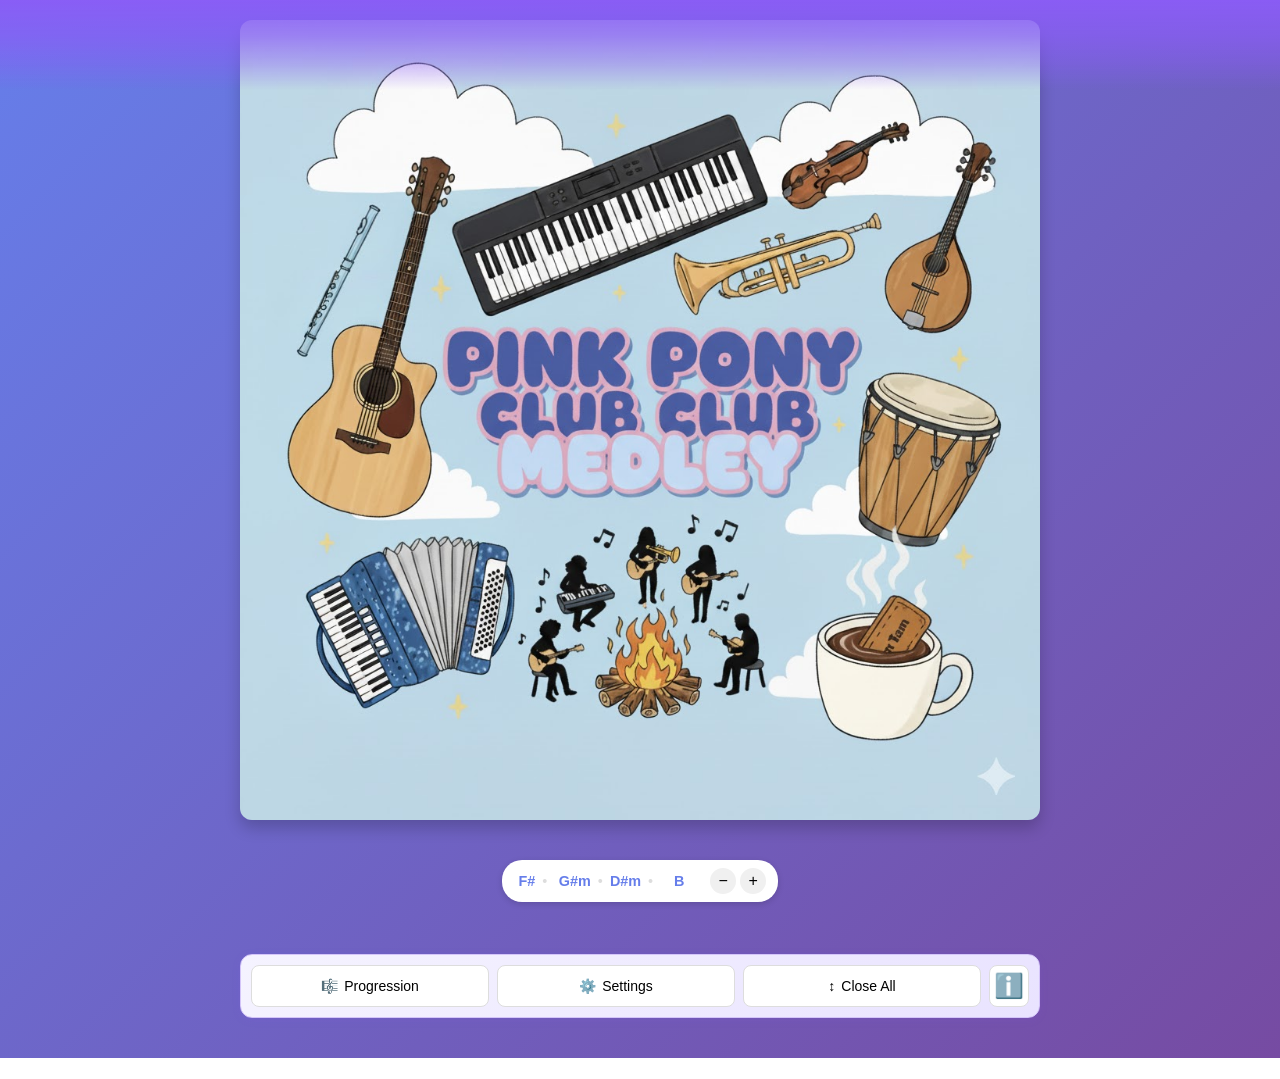
==== index.html @ ae04897e "Add Collapse All button and improve bottom bar Changes: - Added 'Close All' button to collapse all s" ====
<!DOCTYPE html>
<html lang="en">
<head>
    <meta charset="UTF-8">
    <meta name="viewport" content="width=device-width, initial-scale=1.0">
    <title>Pink Pony Club Medley</title>
    
    <!-- iOS Home Screen Icons -->
    <link rel="apple-touch-icon" sizes="180x180" href="phone-icons/icon-180.png">
   
    
    <!-- Android Chrome Icons -->
    <link rel="icon" type="image/png" sizes="192x192" href="phone-icons/icon-192.png">
    <link rel="icon" type="image/png" sizes="512x512" href="phone-icons/icon-512.png">
    
    <!-- Standard favicon -->
    <link rel="icon" type="image/png" sizes="32x32" href="phone-icons/icon-32.png">
    <link rel="icon" type="image/png" sizes="16x16" href="phone-icons/icon-16.png">
    
    <!-- Web App Manifest for Android -->
    <link rel="manifest" href="manifest.json">
    
    <!-- Theme color for mobile browsers -->
    <meta name="theme-color" content="#8b5cf6">
    <meta name="apple-mobile-web-app-capable" content="yes">
    <meta name="apple-mobile-web-app-status-bar-style" content="black-translucent">
    <meta name="apple-mobile-web-app-title" content="Medlies">
    
    <link rel="stylesheet" href="styles.css">
</head>
<body>
    <div class="container">
        <!-- Banner Section -->
        <div class="banner">
            <img src="banner-pony.png" alt="Pink Pony Club Medley Banner" id="banner-image">
        </div>

        <!-- Header -->
        <header>
            <!-- Chord Transposer -->
            <div class="transpose-pill">
                <div class="chords">
                    <span class="chord" id="chord-1">F#</span>
                    <span class="chord" id="chord-2">G#m</span>
                    <span class="chord" id="chord-3">D#m</span>
                    <span class="chord" id="chord-4">B</span>
                </div>
                <div class="controls">
                    <button type="button" id="transpose-down" aria-label="Transpose down">−</button>
                    <button type="button" id="transpose-up" aria-label="Transpose up">+</button>
                </div>
            </div>
            <p class="subtitle">
                I • ii • vi • IV
                <button type="button" id="edit-progression" class="edit-button" aria-label="Change progression">⚙️</button>
            </p>
        </header>

        <!-- Songs List (Accordion) -->
        <div id="songs-container" class="songs-list">
            <!-- Songs will be dynamically loaded here -->
        </div>

        <!-- Progression Selection Modal -->
        <div id="progression-modal" class="modal">
            <div class="modal-content progression-modal-content">
                <!-- Content will be populated dynamically -->
            </div>
        </div>

        <!-- Info Modal -->
        <div id="info-modal" class="modal">
            <div class="modal-content info-modal-content">
                <span class="close-button" id="close-info-modal">&times;</span>
                <h3>About This Page</h3>
                <p>Chord progression fun for singing circle!</p>
                
                <h4>How to use:</h4>
                <ul>
                    <li><strong>Transpose:</strong> Use the <strong>+</strong> and <strong>−</strong> buttons to change the key</li>
                    <li><strong>View lyrics:</strong> Click any song title to expand and see the lyrics</li>
                    <li><strong>Reorder songs:</strong> Drag the ⋮⋮ handle to rearrange songs in your preferred order</li>
                    <li><strong>Lock songs open:</strong> Long-press (hold) a song title for 0.5 seconds to lock it with a 📌 pin</li>
                    <li><strong>Switch progressions:</strong> Click the 🎼 Progression button or the gear icon near the chords</li>
                    <li><strong>Customize:</strong> Click the ⚙️ Settings button to change color theme, font size, and more</li>
                    <li><strong>Share:</strong> Your settings are saved in the URL - copy and share your custom arrangement!</li>
                    <li><strong>Mobile app:</strong> Tap "Add to Home Screen" to save as "Medlies" with a 🎸 icon</li>
                </ul>

                <h4>Source Data (Google Docs):</h4>
                <ul class="progression-links">
                    <li><a href="https://docs.google.com/document/d/1UGUQb110IlAgrp15mbqC2Muyl2oP3x-bDXJH3VFL2qA/edit?pli=1&tab=t.0" target="_blank">Pink Pony Club Medley (I ii vi IV)</a></li>
                    <li><a href="https://docs.google.com/document/d/19Mqgy9RtOUYCUS72voOfVnueE9dox_ZCLXzTUk62EXY/edit?tab=t.0#heading=h.8dfip0xaxqt8" target="_blank">Wagon Wheel Medley (I V vi IV)</a></li>
                    <li><a href="https://docs.google.com/document/d/11qBeZkfMCBcLrUq5Xck4DYpDZ6QcSnwbVr9WVjvU57w/edit?tab=t.0" target="_blank">No Woman, No Cry Medley (I vi IV V)</a></li>
                </ul>

                
            </div>
        </div>

        <!-- Bottom Bar -->
        <div class="bottom-bar">
            <button type="button" class="bottom-bar-button" id="change-progression-btn">
                <span>🎼</span>
                <span class="button-text">Progression</span>
            </button>
            <button type="button" class="bottom-bar-button" id="settings-btn">
                <span>⚙️</span>
                <span class="button-text">Settings</span>
            </button>
            <button type="button" class="bottom-bar-button" id="collapse-all-btn" title="Collapse all songs">
                <span>↕</span>
                <span class="button-text">Close All</span>
            </button>
            <button type="button" class="bottom-bar-button bottom-bar-button-icon-only" id="info-btn" title="Info">
                <span>ℹ️</span>
            </button>
        </div>

        <!-- Settings Modal -->
        <div id="settings-modal" class="modal">
            <div class="modal-content settings-modal-content">
                <span class="close-button" id="close-settings-modal">&times;</span>
                <h3>Settings</h3>
                
                <!-- Setting 1: Auto-close songs -->
                <div class="setting-item">
                    <label class="toggle-label">
                        <input type="checkbox" id="auto-close-toggle">
                        <span class="toggle-slider"></span>
                        <span class="toggle-text">Auto-close songs</span>
                    </label>
                    <p class="setting-description">
                        Opening a song automatically closes others (only one open at a time).
                    </p>
                    <p class="setting-tip" id="auto-close-tip" style="display: none;">
                        <strong>💡 Tip:</strong> Long-press (hold) a song title to "lock" it open. Locked songs stay visible even when auto-close is on.
                    </p>
                </div>

                <!-- Setting 2: Color Theme -->
                <div class="setting-item">
                    <label class="setting-label">Color Theme</label>
                    <div class="theme-options">
                        <button class="theme-option" data-theme="default" title="Original Purple">
                            <div class="theme-preview" style="background: linear-gradient(135deg, #b794f6, #8b5cf6)"></div>
                            <span>Original</span>
                        </button>
                        <button class="theme-option" data-theme="pink" title="Pink Pony">
                            <div class="theme-preview" style="background: linear-gradient(135deg, #FF69B4, #FF1493, #C71585)"></div>
                            <span>Pink Pony</span>
                        </button>
                        <button class="theme-option" data-theme="purple" title="Purple Dreams">
                            <div class="theme-preview" style="background: linear-gradient(135deg, #9333ea, #7c3aed, #6d28d9)"></div>
                            <span>Purple</span>
                        </button>
                        <button class="theme-option" data-theme="blue" title="Ocean Blue">
                            <div class="theme-preview" style="background: linear-gradient(135deg, #60a5fa, #3b82f6, #2563eb)"></div>
                            <span>Blue</span>
                        </button>
                        <button class="theme-option" data-theme="sunset" title="Sunset Orange">
                            <div class="theme-preview" style="background: linear-gradient(135deg, #fb923c, #f97316, #ea580c)"></div>
                            <span>Sunset</span>
                        </button>
                        <button class="theme-option" data-theme="dark" title="Dark Mode">
                            <div class="theme-preview" style="background: linear-gradient(135deg, #374151, #1f2937, #111827)"></div>
                            <span>Dark</span>
                        </button>
                    </div>
                </div>

                <!-- Setting 3: Font Size -->
                <div class="setting-item">
                    <label class="setting-label">Lyrics Font Size</label>
                    <div class="font-size-options">
                        <button class="font-size-option font-size-xsmall-preview" data-size="xsmall">Extra Small</button>
                        <button class="font-size-option font-size-small-preview" data-size="small">Small</button>
                        <button class="font-size-option font-size-medium-preview" data-size="medium">Medium</button>
                        <button class="font-size-option font-size-large-preview" data-size="large">Large</button>
                        <button class="font-size-option font-size-xlarge-preview" data-size="xlarge">Extra Large</button>
                    </div>
                </div>

                <!-- Setting 4: Hide Artist Names -->
                <div class="setting-item">
                    <label class="toggle-label">
                        <input type="checkbox" id="hide-artists-toggle">
                        <span class="toggle-slider"></span>
                        <span class="toggle-text">Hide artist names</span>
                    </label>
                    <p class="setting-description">
                        Cleaner look if you already know all the songs.
                    </p>
                </div>

                <!-- Setting 5: Sticky Chords -->
                <div class="setting-item">
                    <label class="toggle-label">
                        <input type="checkbox" id="sticky-chords-toggle" checked>
                        <span class="toggle-slider"></span>
                        <span class="toggle-text">Keep chords at top</span>
                    </label>
                    <p class="setting-description">
                        Chords stay visible at the top when scrolling down.
                    </p>
                </div>

                <!-- URL Note -->
                <div class="settings-note">
                    <strong>💾 Note:</strong> Settings are automatically saved in the URL. Share the link to keep your preferences!
                </div>

                <!-- Bottom Close Button -->
                <div class="settings-footer">
                    <button type="button" class="settings-close-btn" id="close-settings-bottom">Close</button>
                </div>
            </div>
        </div>

        <!-- Loading Indicator -->
        <div id="loading" class="loading">Loading songs...</div>
    </div>

    <script src="script.js"></script>
</body>
</html>
---- styles.css ----
* {
    margin: 0;
    padding: 0;
    box-sizing: border-box;
}

body {
    font-family: -apple-system, BlinkMacSystemFont, 'Segoe UI', Roboto, 'Helvetica Neue', Arial, sans-serif;
    background: linear-gradient(135deg, #667eea 0%, #764ba2 100%);
    min-height: 100vh;
    color: #333;
}

.container {
    max-width: 1200px;
    margin: 0 auto;
    padding: 20px;
}

/* Banner */
.banner {
    max-width: 800px;
    margin: 0 auto 30px;
    border-radius: 12px;
    overflow: hidden;
    box-shadow: 0 8px 16px rgba(0, 0, 0, 0.2);
    cursor: pointer;
    transition: transform 0.2s;
}

.banner:hover {
    transform: scale(1.01);
}

.banner:active {
    transform: scale(0.99);
}

.banner img {
    width: 100%;
    height: auto;
    display: block;
}

/* Header */
header {
    text-align: center;
    color: white;
    margin-bottom: 20px;
    position: sticky;
    top: 0;
    z-index: 100;
    padding-top: 10px;
}

/* Disable sticky positioning when setting is off */
header.not-sticky {
    position: relative;
}

/* Disable fade and subtitle hiding when not sticky */
header.not-sticky::before {
    display: none;
}

header.not-sticky.stuck .subtitle {
    display: block;
}

/* Gradient fade background - hidden by default */
header::before {
    content: '';
    position: fixed;
    top: 0;
    left: 0;
    right: 0;
    height: 90px;
    background: transparent;
    z-index: 99;
    pointer-events: none;
    opacity: 0;
    transition: opacity 0.3s ease;
}

/* Show gradient only when stuck to top - starts with color at top, fades down */
header.stuck::before {
    opacity: 1;
    background: linear-gradient(to bottom, 
        rgba(139, 92, 246, 0.95) 0%,
        rgba(139, 92, 246, 0.7) 40%, 
        rgba(139, 92, 246, 0.4) 70%, 
        transparent 100%);
}

/* Hide subtitle (Roman numerals) when stuck to top */
header.stuck .subtitle {
    display: none;
}

/* Chord Transposer Pill */
.transpose-pill {
    display: inline-flex;
    align-items: center;
    background: white;
    border-radius: 20px;
    padding: 8px 12px;
    box-shadow: 0 2px 6px rgba(0, 0, 0, 0.15);
    font-size: 0.9rem;
    margin-bottom: 12px;
    position: relative;
    z-index: 101;
}

.transpose-pill .chords {
    display: flex;
    align-items: center;
    gap: 7px;
    font-weight: 600;
    color: #667eea;
}

.transpose-pill .chord {
    min-width: 38px;
    text-align: center;
}

.transpose-pill .chord:not(:last-child)::after {
    content: '•';
    margin-left: 7px;
    color: #ddd;
    font-weight: 400;
}

.transpose-pill .controls {
    display: flex;
    gap: 4px;
    margin-left: 12px;
}

.transpose-pill button {
    width: 26px;
    height: 26px;
    border: none;
    background: #f0f0f0;
    border-radius: 50%;
    cursor: pointer;
    font-size: 1rem;
    display: flex;
    align-items: center;
    justify-content: center;
    flex-shrink: 0;
    transition: background 0.2s;
}

.transpose-pill button:hover {
    background: #e5e5e5;
}

.transpose-pill button:active {
    background: #e0e0e0;
}

.subtitle {
    font-size: 0.7rem;
    opacity: 0.6;
    font-weight: 400;
    letter-spacing: 0.3px;
}

/* Songs List */
.songs-list {
    max-width: 800px;
    margin: 0 auto 40px;
}

/* Accordion Item */
.accordion-item {
    background: white;
    border-radius: 8px;
    margin-bottom: 10px;
    overflow: hidden;
    box-shadow: 0 2px 4px rgba(0, 0, 0, 0.1);
    transition: all 0.3s ease;
}

.accordion-item.dragging {
    opacity: 0.5;
}

.accordion-item.drag-preview {
    position: fixed;
    z-index: 1000;
    pointer-events: none;
    opacity: 0.9;
    transform: scale(1.05) rotate(2deg);
    box-shadow: 0 8px 24px rgba(0, 0, 0, 0.3);
    transition: none;
}

.accordion-item.drag-over {
    border: 2px dashed #667eea;
    background: #f0f4ff;
}

/* Smooth transitions for reordering */
.accordion-item:not(.dragging):not(.drag-preview) {
    transition: transform 0.3s ease, margin 0.3s ease, all 0.3s ease;
}

/* Accordion Header */
.accordion-header {
    padding: 14px 16px;
    cursor: pointer;
    display: flex;
    justify-content: space-between;
    align-items: center;
    background: white;
    transition: background 0.2s;
    position: relative;
}

.accordion-header:active {
    background: #f8f8f8;
}

.accordion-info {
    flex: 1;
    padding-right: 40px;
}

.accordion-title {
    font-size: 1.1rem;
    font-weight: 600;
    color: #667eea;
    margin-bottom: 4px;
}

.accordion-artist {
    font-size: 0.85rem;
    color: #666;
}

.accordion-controls {
    display: flex;
    align-items: center;
    gap: 12px;
}

.drag-handle {
    font-size: 1.4rem;
    color: #ccc;
    cursor: grab;
    line-height: 1;
    padding: 0 4px;
    user-select: none;
    touch-action: none;
}

.drag-handle:active {
    cursor: grabbing;
}

.accordion-header:hover .drag-handle {
    color: #667eea;
}

.accordion-icon {
    font-size: 1.2rem;
    color: #999;
    transition: transform 0.3s ease;
    line-height: 1;
}

.accordion-item.active .accordion-icon {
    transform: rotate(180deg);
}

/* Accordion Content */
.accordion-content {
    max-height: 0;
    overflow: hidden;
    transition: max-height 0.3s ease;
    background: white;
}

.accordion-item.active .accordion-content {
    max-height: 2000px;
}

.accordion-lyrics {
    padding: 16px;
    line-height: 1.7;
    white-space: pre-wrap;
    color: #333;
    border-top: 1px solid #e8e8e8;
}

.accordion-lyrics strong {
    font-weight: 700;
    color: #000;
}


/* Loading */
.loading {
    display: none;
    text-align: center;
    color: white;
    font-size: 1.2rem;
    padding: 40px;
}

.loading.show {
    display: block;
}

/* Animations */
@keyframes fadeIn {
    from {
        opacity: 0;
    }
    to {
        opacity: 1;
    }
}

@keyframes slideIn {
    from {
        transform: translateY(-50px);
        opacity: 0;
    }
    to {
        transform: translateY(0);
        opacity: 1;
    }
}

/* Edit Button */
.edit-button {
    background: none;
    border: none;
    font-size: 0.9rem;
    cursor: pointer;
    padding: 2px 6px;
    margin-left: 8px;
    opacity: 0.7;
    transition: opacity 0.2s, transform 0.2s;
}

.edit-button:hover {
    opacity: 1;
    transform: scale(1.1);
}

/* Modal */
.modal {
    display: none;
    position: fixed;
    z-index: 1000;
    left: 0;
    top: 0;
    width: 100%;
    height: 100%;
    background-color: rgba(0, 0, 0, 0.5);
    animation: fadeIn 0.3s;
    align-items: center;
    justify-content: center;
}

.modal.show {
    display: flex;
}

.modal-content {
    background-color: white;
    padding: 30px;
    border-radius: 12px;
    max-width: 500px;
    width: 90%;
    max-height: 80vh;
    overflow-y: auto;
    box-shadow: 0 8px 32px rgba(0, 0, 0, 0.3);
    position: relative;
}

.close-button {
    position: absolute;
    top: 15px;
    right: 20px;
    font-size: 2rem;
    color: #999;
    cursor: pointer;
    background: none;
    border: none;
    line-height: 1;
    padding: 0;
    width: 30px;
    height: 30px;
    display: flex;
    align-items: center;
    justify-content: center;
    transition: color 0.2s;
}

.close-button:hover {
    color: #333;
}

.progression-modal-content h2 {
    color: #667eea;
    margin-bottom: 20px;
    font-size: 1.5rem;
}

.progression-option {
    display: flex;
    align-items: center;
    padding: 15px;
    margin: 10px 0;
    border: 2px solid #e0e0e0;
    border-radius: 8px;
    cursor: pointer;
    transition: all 0.2s;
}

.progression-option:hover {
    border-color: #667eea;
    background-color: #f5f7ff;
}

.progression-option.selected {
    border-color: #667eea;
    background-color: #e8ecff;
}

.progression-radio {
    width: 20px;
    height: 20px;
    border: 2px solid #999;
    border-radius: 50%;
    margin-right: 15px;
    flex-shrink: 0;
    position: relative;
}

.progression-option.selected .progression-radio {
    border-color: #667eea;
}

.progression-option.selected .progression-radio::after {
    content: '';
    position: absolute;
    top: 50%;
    left: 50%;
    transform: translate(-50%, -50%);
    width: 10px;
    height: 10px;
    background-color: #667eea;
    border-radius: 50%;
}

.progression-info {
    flex: 1;
}

.progression-name {
    font-weight: 600;
    color: #333;
    margin-bottom: 4px;
}

.progression-chords {
    font-size: 0.9rem;
    color: #666;
}

/* Responsive */
@media (max-width: 768px) {
    .container {
        padding: 10px;
    }

    header {
        margin-bottom: 20px;
    }

    .transpose-pill {
        font-size: 0.85rem;
        padding: 7px 10px;
    }

    .transpose-pill button {
        width: 24px;
        height: 24px;
        font-size: 0.9rem;
    }

    .subtitle {
        font-size: 0.65rem;
    }

    .accordion-header {
        padding: 12px 14px;
    }

    .accordion-title {
        font-size: 1rem;
    }

    .accordion-artist {
        font-size: 0.8rem;
    }

    .accordion-lyrics {
        padding: 14px;
        font-size: 0.95rem;
    }

    .accordion-icon {
        font-size: 1rem;
    }

    .drag-handle {
        font-size: 1.2rem;
    }
}

/* Bottom Bar */
.bottom-bar {
    background: linear-gradient(135deg, #f5f3ff 0%, #e9e3ff 100%);
    border: 1px solid #d4c5f9;
    border-radius: 12px;
    padding: 10px;
    display: flex;
    gap: 8px;
    justify-content: center;
    flex-wrap: wrap;
    max-width: 800px;
    margin: 20px auto;
    box-shadow: 0 2px 8px rgba(139, 92, 246, 0.1);
}

.bottom-bar-button {
    padding: 8px 16px;
    background: white;
    border: 1px solid #ddd;
    border-radius: 8px;
    cursor: pointer;
    font-size: 14px;
    transition: all 0.2s ease;
    display: flex;
    align-items: center;
    gap: 6px;
    font-family: inherit;
    flex: 1;
    min-width: 70px;
    justify-content: center;
}

.bottom-bar-button-icon-only {
    flex: 0;
    min-width: 40px;
    padding: 6px 8px;
    font-size: 24px;
}

.bottom-bar-button:hover {
    background: #a78bfa;
    color: white;
    border-color: #a78bfa;
}

.bottom-bar-button:active {
    background: #8b5cf6;
    transform: scale(0.98);
}

.bottom-bar-button:focus {
    outline: none;
}

/* Prevent Close All button from staying highlighted after click */
#collapse-all-btn {
    -webkit-tap-highlight-color: transparent;
}

#collapse-all-btn:focus {
    background: white !important;
    color: #8b5cf6 !important;
    border-color: #8b5cf6 !important;
}

/* Info Modal */
.info-modal-content {
    max-width: 600px;
    max-height: 80vh;
    overflow-y: auto;
}

.info-modal-content h3 {
    color: #8b5cf6;
    margin-bottom: 16px;
    font-size: 1.5rem;
}

.info-modal-content h4 {
    color: #7c3aed;
    margin-top: 20px;
    margin-bottom: 12px;
    font-size: 1.1rem;
}

.info-modal-content p {
    color: #666;
    line-height: 1.6;
    margin-bottom: 16px;
}

.info-modal-content ul {
    margin: 0 0 16px 0;
    padding-left: 24px;
}

.info-modal-content li {
    color: #666;
    line-height: 1.8;
    margin-bottom: 8px;
}

.info-modal-content a {
    color: #8b5cf6;
    text-decoration: none;
    transition: color 0.2s ease;
}

.info-modal-content a:hover {
    color: #a78bfa;
    text-decoration: underline;
}

.progression-links {
    list-style: none;
    padding-left: 0;
}

.progression-links li {
    padding-left: 24px;
    position: relative;
}

.progression-links li:before {
    content: "🎵";
    position: absolute;
    left: 0;
}

/* Settings Modal */
.settings-modal-content {
    max-width: 600px;
    max-height: 80vh;
    overflow-y: auto;
    position: relative;
    background: linear-gradient(135deg, #faf5ff 0%, #f3e8ff 100%);
}

/* Sticky close button */
.settings-modal-content .close-button {
    position: sticky;
    top: 15px;
    right: 15px;
    z-index: 10;
    background: white;
    width: 40px;
    height: 40px;
    border-radius: 50%;
    box-shadow: 0 2px 8px rgba(0,0,0,0.15);
    float: right;
    margin-bottom: -40px;
}

.settings-modal-content h3 {
    margin-top: 0;
    padding-top: 20px;
    clear: none;
}

/* Scroll indicator - fade shadow at bottom when scrollable */
.settings-modal-content::after {
    content: '';
    position: sticky;
    bottom: 0;
    left: 0;
    right: 0;
    height: 40px;
    background: linear-gradient(to bottom, transparent, rgba(0, 0, 0, 0.1));
    pointer-events: none;
    opacity: 1;
    transition: opacity 0.3s;
}

/* Hide shadow when scrolled to bottom */
.settings-modal-content.scrolled-to-bottom::after {
    opacity: 0;
}

.settings-modal-content h3 {
    color: #a78bfa;
    margin-bottom: 24px;
    font-size: 1.5rem;
}

/* Modal background changes with theme preview */
.settings-modal-content.preview-pink {
    background: linear-gradient(135deg, #FFE8F5 0%, #FFD4EA 100%);
}

.settings-modal-content.preview-pink .close-button {
    background: #FFE8F5;
}

.settings-modal-content.preview-purple {
    background: linear-gradient(135deg, #f3e8ff 0%, #e9d5ff 100%);
}

.settings-modal-content.preview-purple .close-button {
    background: #f3e8ff;
}

.settings-modal-content.preview-blue {
    background: linear-gradient(135deg, #dbeafe 0%, #bfdbfe 100%);
}

.settings-modal-content.preview-blue .close-button {
    background: #dbeafe;
}

.settings-modal-content.preview-sunset {
    background: linear-gradient(135deg, #ffedd5 0%, #fed7aa 100%);
}

.settings-modal-content.preview-sunset .close-button {
    background: #ffedd5;
}

.settings-modal-content.preview-dark {
    background: linear-gradient(135deg, #374151 0%, #1f2937 100%);
    color: #e5e7eb;
}

.settings-modal-content.preview-dark .close-button {
    background: #1f2937;
    color: #9ca3af;
}

.settings-modal-content.preview-dark h3 {
    color: #c4b5fd;
}

.settings-modal-content.preview-dark .setting-item {
    background: #1f2937;
}

.settings-modal-content.preview-dark .setting-label,
.settings-modal-content.preview-dark .toggle-text {
    color: #f3f4f6;
}

.settings-modal-content.preview-dark .setting-description {
    color: #9ca3af;
}

.settings-modal-content.preview-dark .close-button {
    color: #9ca3af;
}

.settings-modal-content.preview-dark .theme-option,
.settings-modal-content.preview-dark .font-size-option {
    background: #374151;
    border-color: #4b5563;
    color: #e5e7eb;
}

.setting-item {
    margin: 24px 0;
    padding: 16px;
    background: #f9f9f9;
    border-radius: 8px;
}

.setting-label {
    display: block;
    font-weight: 600;
    color: #333;
    margin-bottom: 12px;
    font-size: 1rem;
}

/* Toggle Switch */
.toggle-label {
    display: flex;
    align-items: center;
    gap: 12px;
    cursor: pointer;
}

.toggle-label input[type="checkbox"] {
    display: none;
}

.toggle-slider {
    width: 50px;
    height: 26px;
    background: #ccc;
    border-radius: 26px;
    position: relative;
    transition: background 0.3s;
    flex-shrink: 0;
}

.toggle-slider:after {
    content: '';
    position: absolute;
    width: 22px;
    height: 22px;
    background: white;
    border-radius: 50%;
    top: 2px;
    left: 2px;
    transition: transform 0.3s;
    box-shadow: 0 2px 4px rgba(0,0,0,0.2);
}

.toggle-label input:checked + .toggle-slider {
    background: #a78bfa;
}

.toggle-label input:checked + .toggle-slider:after {
    transform: translateX(24px);
}

.toggle-text {
    font-weight: 500;
    color: #333;
}

.setting-description {
    margin: 8px 0 0 62px;
    font-size: 0.75rem;
    color: #888;
    line-height: 1.4;
}

.setting-tip {
    margin: 8px 0 0 62px;
    font-size: 0.75rem;
    color: #a78bfa;
    line-height: 1.4;
    padding: 8px 12px;
    background: #f3e8ff;
    border-radius: 6px;
    border-left: 3px solid #a78bfa;
}

/* Settings Note */
.settings-note {
    margin: 24px 0;
    padding: 12px 16px;
    background: #e0f2fe;
    border-left: 3px solid #0ea5e9;
    border-radius: 6px;
    font-size: 0.8rem;
    color: #0c4a6e;
    line-height: 1.5;
}

.settings-note strong {
    color: #0369a1;
}

/* Settings Footer */
.settings-footer {
    margin: 24px 0 0;
    padding: 16px 0;
    text-align: center;
    border-top: 1px solid #e5e7eb;
}

.settings-close-btn {
    padding: 12px 32px;
    background: #a78bfa;
    color: white;
    border: none;
    border-radius: 8px;
    font-size: 1rem;
    font-weight: 500;
    cursor: pointer;
    transition: background 0.2s ease;
}

.settings-close-btn:hover {
    background: #8b5cf6;
}

.settings-close-btn:active {
    transform: scale(0.98);
}

/* Theme Options */
.theme-options {
    display: grid;
    grid-template-columns: repeat(auto-fit, minmax(100px, 1fr));
    gap: 12px;
}

.theme-option {
    padding: 12px;
    background: white;
    border: 2px solid #e0e0e0;
    border-radius: 8px;
    cursor: pointer;
    transition: all 0.2s ease;
    display: flex;
    flex-direction: column;
    align-items: center;
    gap: 8px;
}

.theme-option:hover {
    border-color: #a78bfa;
    transform: translateY(-2px);
}

.theme-option.active {
    border-color: #a78bfa;
    background: #f5f3ff;
}

.theme-preview {
    width: 60px;
    height: 40px;
    border-radius: 6px;
    box-shadow: 0 2px 4px rgba(0,0,0,0.1);
}

.theme-option span {
    font-size: 0.85rem;
    color: #666;
    font-weight: 500;
}

/* Font Size Options */
.font-size-options {
    display: flex;
    gap: 8px;
    flex-wrap: wrap;
}

.font-size-option {
    padding: 10px 18px;
    background: white;
    border: 2px solid #e0e0e0;
    border-radius: 8px;
    cursor: pointer;
    transition: all 0.2s ease;
    font-weight: 500;
    color: #666;
}

.font-size-option:hover {
    border-color: #a78bfa;
}

.font-size-option.active {
    border-color: #a78bfa;
    background: #a78bfa;
    color: white;
}

/* Font size classes applied to lyrics */
.font-size-xsmall .accordion-lyrics {
    font-size: 0.8rem;
}

.font-size-small .accordion-lyrics {
    font-size: 0.9rem;
}

.font-size-medium .accordion-lyrics {
    font-size: 1rem;
}

.font-size-large .accordion-lyrics {
    font-size: 1.15rem;
}

.font-size-xlarge .accordion-lyrics {
    font-size: 1.3rem;
}

/* Font size button previews */
.font-size-xsmall-preview {
    font-size: 0.7rem !important;
}

.font-size-small-preview {
    font-size: 0.8rem !important;
}

.font-size-medium-preview {
    font-size: 0.9rem !important;
}

.font-size-large-preview {
    font-size: 1rem !important;
}

.font-size-xlarge-preview {
    font-size: 1.1rem !important;
}

/* Hide artists when enabled */
.hide-artists .accordion-artist {
    display: none;
}

/* Theme color variables (applied to body) */
body.theme-pink {
    background: linear-gradient(135deg, #FF69B4 0%, #FF1493 50%, #C71585 100%);
}

body.theme-pink .accordion-title {
    color: #FF1493;
}

body.theme-pink .accordion-lyrics {
    color: #8B0A50;
}

body.theme-pink .bottom-bar {
    background: linear-gradient(135deg, #FFE8F5 0%, #FFD4EA 100%);
    border-color: #FF69B4;
}

body.theme-pink .transpose-pill {
    background: #FFE8F5;
    border: 1px solid #FF69B4;
}

body.theme-pink .chord {
    color: #C71585;
}

body.theme-pink header.stuck::before {
    background: linear-gradient(to bottom, 
        rgba(255, 105, 180, 0.95) 0%, 
        rgba(255, 20, 147, 0.7) 40%, 
        rgba(255, 20, 147, 0.4) 70%, 
        transparent 100%);
}

body.theme-pink .info-modal-content h3 {
    color: #FF1493;
}

body.theme-pink .info-modal-content h4 {
    color: #C71585;
}

body.theme-pink .info-modal-content a {
    color: #FF1493;
}

body.theme-pink .info-modal-content a:hover {
    color: #FF69B4;
}

body.theme-purple {
    background: linear-gradient(135deg, #9333ea 0%, #7c3aed 50%, #6d28d9 100%);
}

body.theme-purple .accordion-title {
    color: #7c3aed;
}

body.theme-purple .accordion-lyrics {
    color: #4c1d95;
}

body.theme-purple .bottom-bar {
    background: linear-gradient(135deg, #f3e8ff 0%, #e9d5ff 100%);
    border-color: #9333ea;
}

body.theme-purple .transpose-pill {
    background: #f3e8ff;
    border: 1px solid #9333ea;
}

body.theme-purple .chord {
    color: #6d28d9;
}

body.theme-purple header.stuck::before {
    background: linear-gradient(to bottom, 
        rgba(147, 51, 234, 0.95) 0%, 
        rgba(124, 58, 237, 0.7) 40%, 
        rgba(124, 58, 237, 0.4) 70%, 
        transparent 100%);
}

body.theme-purple .info-modal-content h3 {
    color: #7c3aed;
}

body.theme-purple .info-modal-content h4 {
    color: #6d28d9;
}

body.theme-purple .info-modal-content a {
    color: #7c3aed;
}

body.theme-purple .info-modal-content a:hover {
    color: #9333ea;
}

body.theme-blue {
    background: linear-gradient(135deg, #60a5fa 0%, #3b82f6 50%, #2563eb 100%);
}

body.theme-blue .accordion-title {
    color: #2563eb;
}

body.theme-blue .accordion-lyrics {
    color: #1e3a8a;
}

body.theme-blue .bottom-bar {
    background: linear-gradient(135deg, #dbeafe 0%, #bfdbfe 100%);
    border-color: #3b82f6;
}

body.theme-blue .transpose-pill {
    background: #dbeafe;
    border: 1px solid #3b82f6;
}

body.theme-blue .chord {
    color: #1d4ed8;
}

body.theme-blue header.stuck::before {
    background: linear-gradient(to bottom, 
        rgba(96, 165, 250, 0.95) 0%, 
        rgba(59, 130, 246, 0.7) 40%, 
        rgba(59, 130, 246, 0.4) 70%, 
        transparent 100%);
}

body.theme-blue .info-modal-content h3 {
    color: #3b82f6;
}

body.theme-blue .info-modal-content h4 {
    color: #2563eb;
}

body.theme-blue .info-modal-content a {
    color: #3b82f6;
}

body.theme-blue .info-modal-content a:hover {
    color: #60a5fa;
}

body.theme-sunset {
    background: linear-gradient(135deg, #fb923c 0%, #f97316 50%, #ea580c 100%);
}

body.theme-sunset .accordion-title {
    color: #ea580c;
}

body.theme-sunset .accordion-lyrics {
    color: #7c2d12;
}

body.theme-sunset .bottom-bar {
    background: linear-gradient(135deg, #ffedd5 0%, #fed7aa 100%);
    border-color: #f97316;
}

body.theme-sunset .transpose-pill {
    background: #ffedd5;
    border: 1px solid #f97316;
}

body.theme-sunset .chord {
    color: #c2410c;
}

body.theme-sunset header.stuck::before {
    background: linear-gradient(to bottom, 
        rgba(251, 146, 60, 0.95) 0%, 
        rgba(249, 115, 22, 0.7) 40%, 
        rgba(249, 115, 22, 0.4) 70%, 
        transparent 100%);
}

body.theme-sunset .info-modal-content h3 {
    color: #f97316;
}

body.theme-sunset .info-modal-content h4 {
    color: #ea580c;
}

body.theme-sunset .info-modal-content a {
    color: #f97316;
}

body.theme-sunset .info-modal-content a:hover {
    color: #fb923c;
}

body.theme-dark {
    background: linear-gradient(135deg, #374151 0%, #1f2937 50%, #111827 100%);
}

body.theme-dark .container {
    color: #e5e7eb;
}

body.theme-dark .accordion-item {
    background: #1f2937;
    color: #e5e7eb;
    border: 1px solid #374151;
}

body.theme-dark .accordion-header {
    background: #1f2937;
}

body.theme-dark .accordion-title {
    color: #f3f4f6;
}

body.theme-dark .accordion-artist {
    color: #9ca3af;
}

body.theme-dark .accordion-lyrics {
    background: #111827;
    color: #e5e7eb;
    border-top: 1px solid #374151;
}

body.theme-dark .bottom-bar {
    background: linear-gradient(135deg, #374151 0%, #1f2937 100%);
    border-color: #4b5563;
}

body.theme-dark .bottom-bar-button {
    background: #374151;
    border-color: #4b5563;
    color: #e5e7eb;
}

body.theme-dark .bottom-bar-button:hover {
    background: #6b7280;
    border-color: #6b7280;
}

body.theme-dark .transpose-pill {
    background: #374151;
    border: 1px solid #6b7280;
    color: #e5e7eb;
}

body.theme-dark .subtitle {
    color: #d1d5db;
}

body.theme-dark .modal-content {
    background: #1f2937;
    color: #e5e7eb;
}

body.theme-dark .close-button {
    color: #9ca3af;
}

body.theme-dark .close-button:hover {
    color: #f3f4f6;
}

body.theme-dark .setting-item {
    background: #374151;
}

body.theme-dark .setting-label,
body.theme-dark .toggle-text {
    color: #f3f4f6;
}

body.theme-dark .setting-description {
    color: #9ca3af;
}

body.theme-dark .setting-tip {
    background: #374151;
    color: #c4b5fd;
    border-left-color: #a78bfa;
}

body.theme-dark .settings-note {
    background: #1e3a4a;
    color: #bae6fd;
    border-left-color: #0ea5e9;
}

body.theme-dark .settings-note strong {
    color: #7dd3fc;
}

body.theme-dark .settings-footer {
    border-top-color: #4b5563;
}

body.theme-dark .settings-close-btn {
    background: #6b7280;
}

body.theme-dark .settings-close-btn:hover {
    background: #9ca3af;
}

body.theme-dark .settings-modal-content .close-button {
    background: #1f2937;
    color: #9ca3af;
}

body.theme-dark .theme-option,
body.theme-dark .font-size-option {
    background: #374151;
    border-color: #4b5563;
    color: #e5e7eb;
}

body.theme-dark .theme-option:hover,
body.theme-dark .font-size-option:hover {
    border-color: #9ca3af;
}

body.theme-dark .banner {
    box-shadow: 0 8px 16px rgba(0, 0, 0, 0.5);
}

body.theme-dark .info-modal-content h3,
body.theme-dark .info-modal-content h4 {
    color: #a78bfa;
}

body.theme-dark .info-modal-content p,
body.theme-dark .info-modal-content li {
    color: #d1d5db;
}

body.theme-dark .info-modal-content a {
    color: #a78bfa;
}

body.theme-dark .info-modal-content a:hover {
    color: #c4b5fd;
}

body.theme-dark header.stuck::before {
    background: linear-gradient(to bottom, 
        rgba(55, 65, 81, 0.95) 0%, 
        rgba(31, 41, 55, 0.7) 40%, 
        rgba(31, 41, 55, 0.4) 70%, 
        transparent 100%);
}

/* Locked song indicator */
.accordion-header.locked {
    border-left: 4px solid #a78bfa;
}

.accordion-header.locked .accordion-title::after {
    content: ' 📌';
    font-size: 0.9em;
    margin-left: 6px;
}

/* Smaller buttons for 3-button layout */
.bottom-bar-button .button-text {
    display: inline;
}

@media (max-width: 500px) {
    .bottom-bar-button {
        padding: 8px 12px;
        font-size: 13px;
        gap: 4px;
    }
    
    .bottom-bar-button .button-text {
        font-size: 12px;
    }
}
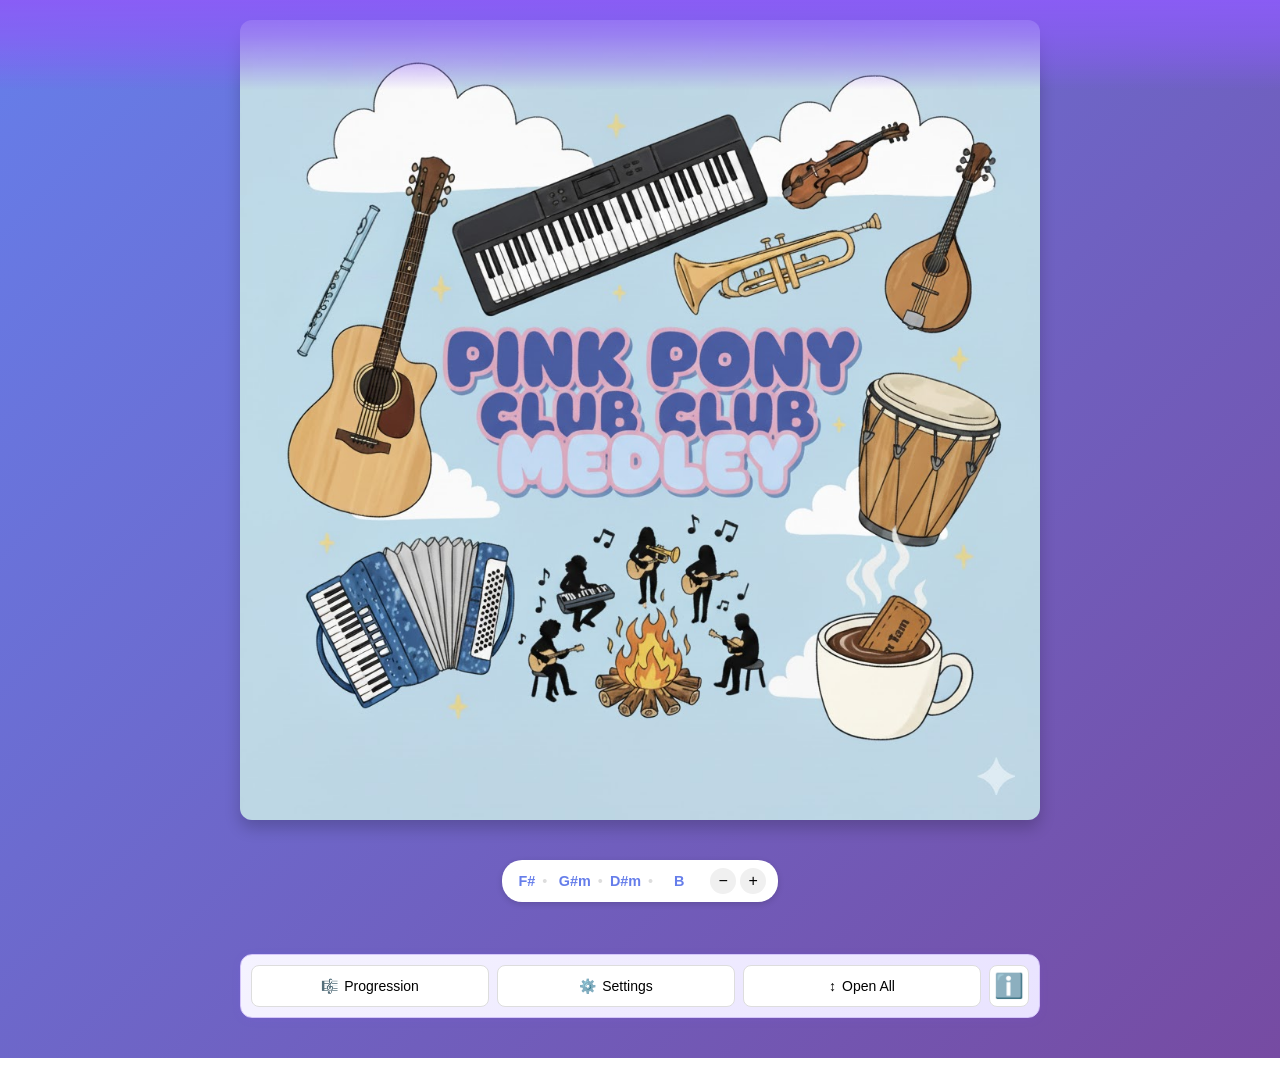
==== commit af57e5f2: "Add song expansion controls and reordering toggle" ====
--- a/index.html
+++ b/index.html
@@ -17,7 +17,7 @@
     <link rel="icon" type="image/png" sizes="32x32" href="phone-icons/icon-32.png">
     <link rel="icon" type="image/png" sizes="16x16" href="phone-icons/icon-16.png">
     
-    <!-- Web App Manifest for Android -->
+    <!-- Web App Manifest removed to allow saving full URLs to home screen -->
     <link rel="manifest" href="manifest.json">
     
     <!-- Theme color for mobile browsers -->
@@ -108,9 +108,9 @@
                 <span>⚙️</span>
                 <span class="button-text">Settings</span>
             </button>
-            <button type="button" class="bottom-bar-button" id="collapse-all-btn" title="Collapse all songs">
+            <button type="button" class="bottom-bar-button" id="collapse-all-btn" title="Toggle all songs">
                 <span>↕</span>
-                <span class="button-text">Close All</span>
+                <span class="button-text" id="toggle-all-text">Close All</span>
             </button>
             <button type="button" class="bottom-bar-button bottom-bar-button-icon-only" id="info-btn" title="Info">
                 <span>ℹ️</span>
@@ -135,6 +135,18 @@
                     </p>
                     <p class="setting-tip" id="auto-close-tip" style="display: none;">
                         <strong>💡 Tip:</strong> Long-press (hold) a song title to "lock" it open. Locked songs stay visible even when auto-close is on.
+                    </p>
+                </div>
+
+                <!-- Setting 1.5: Enable song reordering -->
+                <div class="setting-item">
+                    <label class="toggle-label">
+                        <input type="checkbox" id="enable-reordering-toggle">
+                        <span class="toggle-slider"></span>
+                        <span class="toggle-text">Enable song reordering</span>
+                    </label>
+                    <p class="setting-description">
+                        Show drag handles (⋮⋮) to reorder songs by dragging.
                     </p>
                 </div>
 
--- a/styles.css
+++ b/styles.css
@@ -254,6 +254,11 @@
     padding: 0 4px;
     user-select: none;
     touch-action: none;
+}
+
+/* Hide drag handles when reordering is disabled */
+body.reordering-disabled .drag-handle {
+    display: none;
 }
 
 .drag-handle:active {
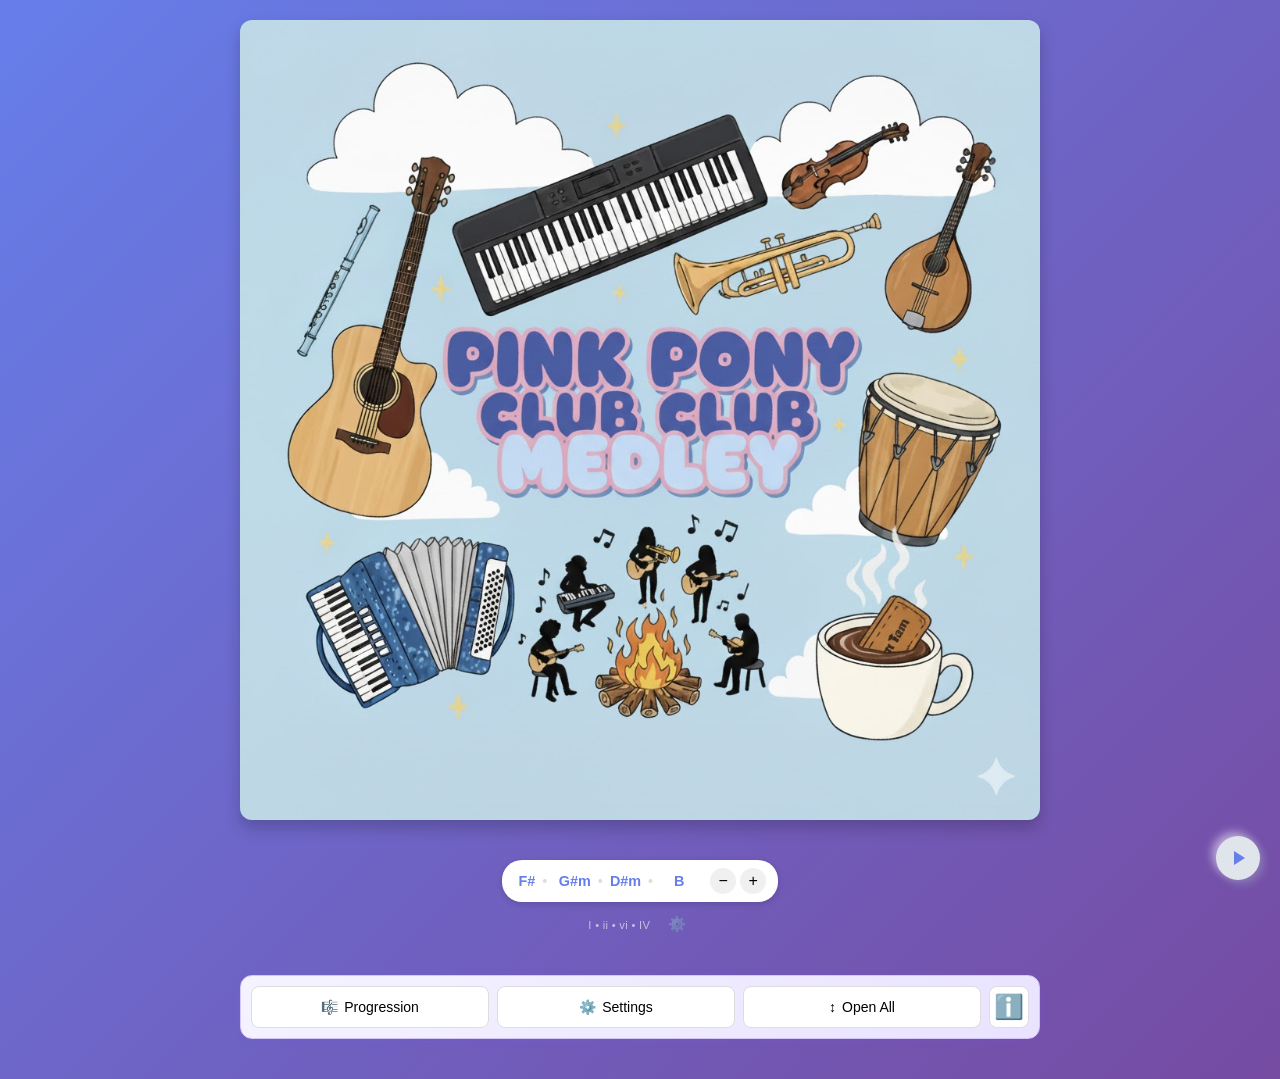
==== commit dd130941: "Add auto-scroll and song expansion improvements Major Features: - Auto-scroll with neumorphic floati" ====
--- a/index.html
+++ b/index.html
@@ -123,6 +123,18 @@
                 <span class="close-button" id="close-settings-modal">&times;</span>
                 <h3>Settings</h3>
                 
+                <!-- Setting 0: Hide Auto Scroll -->
+                <div class="setting-item">
+                    <label class="toggle-label">
+                        <input type="checkbox" id="hide-auto-scroll-toggle">
+                        <span class="toggle-slider"></span>
+                        <span class="toggle-text">Hide auto-scroll</span>
+                    </label>
+                    <p class="setting-description">
+                        Hide the floating auto-scroll button (bottom-right).
+                    </p>
+                </div>
+                
                 <!-- Setting 1: Auto-close songs -->
                 <div class="setting-item">
                     <label class="toggle-label">
--- a/styles.css
+++ b/styles.css
@@ -92,12 +92,19 @@
         transparent 100%);
 }
 
-/* Hide subtitle (Roman numerals) when stuck to top */
+/* Hide subtitle (Roman numerals) when stuck to top - keep space to prevent layout shift */
 header.stuck .subtitle {
-    display: none;
-}
-
-/* Chord Transposer Pill */
+    opacity: 0;
+    pointer-events: none;
+}
+
+.subtitle {
+    font-size: 0.7rem;
+    opacity: 0.6;
+    font-weight: 400;
+    letter-spacing: 0.3px;
+    transition: opacity 0.2s ease;
+}
 .transpose-pill {
     display: inline-flex;
     align-items: center;
@@ -158,13 +165,6 @@
 
 .transpose-pill button:active {
     background: #e0e0e0;
-}
-
-.subtitle {
-    font-size: 0.7rem;
-    opacity: 0.6;
-    font-weight: 400;
-    letter-spacing: 0.3px;
 }
 
 /* Songs List */
@@ -1416,3 +1416,296 @@
     }
 }
 
+/* ==================== AUTO-SCROLL CONTROLS ==================== */
+
+.auto-scroll-container {
+    position: fixed;
+    bottom: 20px;
+    right: 20px;
+    z-index: 200;
+    display: flex;
+    align-items: center;
+    gap: 12px;
+    transition: all 0.3s ease;
+}
+
+/* Hide when setting is enabled */
+body.hide-auto-scroll .auto-scroll-container {
+    display: none !important;
+}
+
+/* Auto-scroll button base */
+.auto-scroll-btn {
+    border: none;
+    cursor: pointer;
+    display: flex;
+    align-items: center;
+    justify-content: center;
+    transition: all 0.4s cubic-bezier(0.4, 0, 0.2, 1);
+    /* Neumorphic base - matches default purple theme */
+    background: #e0e5ec;
+    box-shadow: 
+        4px 4px 8px rgba(163, 177, 198, 0.4),
+        -4px -4px 8px rgba(255, 255, 255, 0.5);
+    border-radius: 50%;
+}
+
+.auto-scroll-btn:hover {
+    box-shadow: 
+        2px 2px 4px rgba(163, 177, 198, 0.4),
+        -2px -2px 4px rgba(255, 255, 255, 0.5);
+}
+
+.auto-scroll-btn:active {
+    box-shadow: 
+        inset 2px 2px 4px rgba(163, 177, 198, 0.4),
+        inset -2px -2px 4px rgba(255, 255, 255, 0.5);
+}
+
+/* Main play/pause button */
+.auto-scroll-play-pause {
+    width: 44px;
+    height: 44px;
+    transform: translateX(0);
+}
+
+/* When not scrolling, play button is smaller and positioned to the right */
+.auto-scroll-container:not(.scrolling) .auto-scroll-play-pause {
+    width: 44px;
+    height: 44px;
+    transform: translateX(52px); /* Move to where it would be if +/- were visible */
+}
+
+/* When scrolling, pause button is full size and centered */
+.auto-scroll-container.scrolling .auto-scroll-play-pause {
+    width: 56px;
+    height: 56px;
+    transform: translateX(0);
+}
+
+.auto-scroll-play-pause svg {
+    fill: #667eea;
+    transition: all 0.3s ease;
+}
+
+/* Speed adjustment buttons */
+.auto-scroll-speed-btn {
+    width: 40px;
+    height: 40px;
+    opacity: 0;
+    transform: scale(0.8);
+    pointer-events: none;
+    transition: all 0.4s cubic-bezier(0.4, 0, 0.2, 1);
+}
+
+.auto-scroll-speed-btn svg {
+    fill: #667eea;
+}
+
+/* Show speed buttons when scrolling */
+.auto-scroll-container.scrolling .auto-scroll-speed-btn {
+    opacity: 1;
+    transform: scale(1);
+    pointer-events: auto;
+}
+
+.auto-scroll-speed-btn:hover {
+    transform: scale(1.05);
+}
+
+.auto-scroll-speed-btn:active {
+    transform: scale(0.98);
+}
+
+/* Speed indicator */
+.auto-scroll-speed-indicator {
+    position: absolute;
+    top: -50px;
+    left: 50%;
+    transform: translateX(-50%);
+    background: rgba(0, 0, 0, 0.8);
+    color: white;
+    padding: 8px 16px;
+    border-radius: 20px;
+    font-size: 1.25rem;
+    font-weight: 600;
+    opacity: 0;
+    transition: opacity 0.3s ease;
+    pointer-events: none;
+    white-space: nowrap;
+}
+
+.auto-scroll-speed-indicator.show {
+    opacity: 1;
+}
+
+/* ==================== THEME-SPECIFIC NEUMORPHIC STYLES ==================== */
+
+/* Pink Theme */
+body.theme-pink .auto-scroll-btn {
+    background: #fce4ec;
+    box-shadow: 
+        4px 4px 8px rgba(236, 178, 198, 0.4),
+        -4px -4px 8px rgba(255, 255, 255, 0.5);
+}
+
+body.theme-pink .auto-scroll-btn:hover {
+    box-shadow: 
+        2px 2px 4px rgba(236, 178, 198, 0.4),
+        -2px -2px 4px rgba(255, 255, 255, 0.5);
+}
+
+body.theme-pink .auto-scroll-btn:active {
+    box-shadow: 
+        inset 2px 2px 4px rgba(236, 178, 198, 0.4),
+        inset -2px -2px 4px rgba(255, 255, 255, 0.5);
+}
+
+body.theme-pink .auto-scroll-play-pause svg,
+body.theme-pink .auto-scroll-speed-btn svg {
+    fill: #FF1493;
+}
+
+/* Purple Theme */
+body.theme-purple .auto-scroll-btn {
+    background: #e8d9f3;
+    box-shadow: 
+        4px 4px 8px rgba(193, 159, 218, 0.4),
+        -4px -4px 8px rgba(255, 255, 255, 0.5);
+}
+
+body.theme-purple .auto-scroll-btn:hover {
+    box-shadow: 
+        2px 2px 4px rgba(193, 159, 218, 0.4),
+        -2px -2px 4px rgba(255, 255, 255, 0.5);
+}
+
+body.theme-purple .auto-scroll-btn:active {
+    box-shadow: 
+        inset 2px 2px 4px rgba(193, 159, 218, 0.4),
+        inset -2px -2px 4px rgba(255, 255, 255, 0.5);
+}
+
+body.theme-purple .auto-scroll-play-pause svg,
+body.theme-purple .auto-scroll-speed-btn svg {
+    fill: #7c3aed;
+}
+
+/* Blue Theme */
+body.theme-blue .auto-scroll-btn {
+    background: #dbeafe;
+    box-shadow: 
+        4px 4px 8px rgba(147, 197, 253, 0.4),
+        -4px -4px 8px rgba(255, 255, 255, 0.5);
+}
+
+body.theme-blue .auto-scroll-btn:hover {
+    box-shadow: 
+        2px 2px 4px rgba(147, 197, 253, 0.4),
+        -2px -2px 4px rgba(255, 255, 255, 0.5);
+}
+
+body.theme-blue .auto-scroll-btn:active {
+    box-shadow: 
+        inset 2px 2px 4px rgba(147, 197, 253, 0.4),
+        inset -2px -2px 4px rgba(255, 255, 255, 0.5);
+}
+
+body.theme-blue .auto-scroll-play-pause svg,
+body.theme-blue .auto-scroll-speed-btn svg {
+    fill: #2563eb;
+}
+
+/* Sunset Theme */
+body.theme-sunset .auto-scroll-btn {
+    background: #fed7aa;
+    box-shadow: 
+        4px 4px 8px rgba(251, 191, 136, 0.4),
+        -4px -4px 8px rgba(255, 255, 255, 0.5);
+}
+
+body.theme-sunset .auto-scroll-btn:hover {
+    box-shadow: 
+        2px 2px 4px rgba(251, 191, 136, 0.4),
+        -2px -2px 4px rgba(255, 255, 255, 0.5);
+}
+
+body.theme-sunset .auto-scroll-btn:active {
+    box-shadow: 
+        inset 2px 2px 4px rgba(251, 191, 136, 0.4),
+        inset -2px -2px 4px rgba(255, 255, 255, 0.5);
+}
+
+body.theme-sunset .auto-scroll-play-pause svg,
+body.theme-sunset .auto-scroll-speed-btn svg {
+    fill: #ea580c;
+}
+
+/* Dark Theme */
+body.theme-dark .auto-scroll-btn {
+    background: #374151;
+    box-shadow: 
+        4px 4px 8px rgba(17, 24, 39, 0.6),
+        -4px -4px 8px rgba(75, 85, 99, 0.3);
+}
+
+body.theme-dark .auto-scroll-btn:hover {
+    box-shadow: 
+        2px 2px 4px rgba(17, 24, 39, 0.6),
+        -2px -2px 4px rgba(75, 85, 99, 0.3);
+}
+
+body.theme-dark .auto-scroll-btn:active {
+    box-shadow: 
+        inset 2px 2px 4px rgba(17, 24, 39, 0.6),
+        inset -2px -2px 4px rgba(75, 85, 99, 0.3);
+}
+
+body.theme-dark .auto-scroll-play-pause svg,
+body.theme-dark .auto-scroll-speed-btn svg {
+    fill: #8b5cf6;
+}
+
+/* Mobile adjustments */
+@media (max-width: 768px) {
+    .auto-scroll-container {
+        bottom: 20px; /* At bottom on mobile */
+        right: 15px;
+        gap: 10px;
+        transition: bottom 0.3s ease;
+    }
+    
+    /* Move up when near bottom of page to avoid overlap with bottom bar */
+    .auto-scroll-container.at-bottom {
+        bottom: 90px;
+    }
+    
+    .auto-scroll-play-pause {
+        width: 40px;
+        height: 40px;
+    }
+    
+    .auto-scroll-container:not(.scrolling) .auto-scroll-play-pause {
+        width: 40px;
+        height: 40px;
+        transform: translateX(46px);
+    }
+    
+    .auto-scroll-container.scrolling .auto-scroll-play-pause {
+        width: 50px;
+        height: 50px;
+        transform: translateX(0);
+    }
+    
+    .auto-scroll-speed-btn {
+        width: 36px;
+        height: 36px;
+    }
+    
+    .auto-scroll-speed-indicator {
+        top: -45px;
+        font-size: 1.1rem;
+        padding: 6px 14px;
+    }
+}
+
